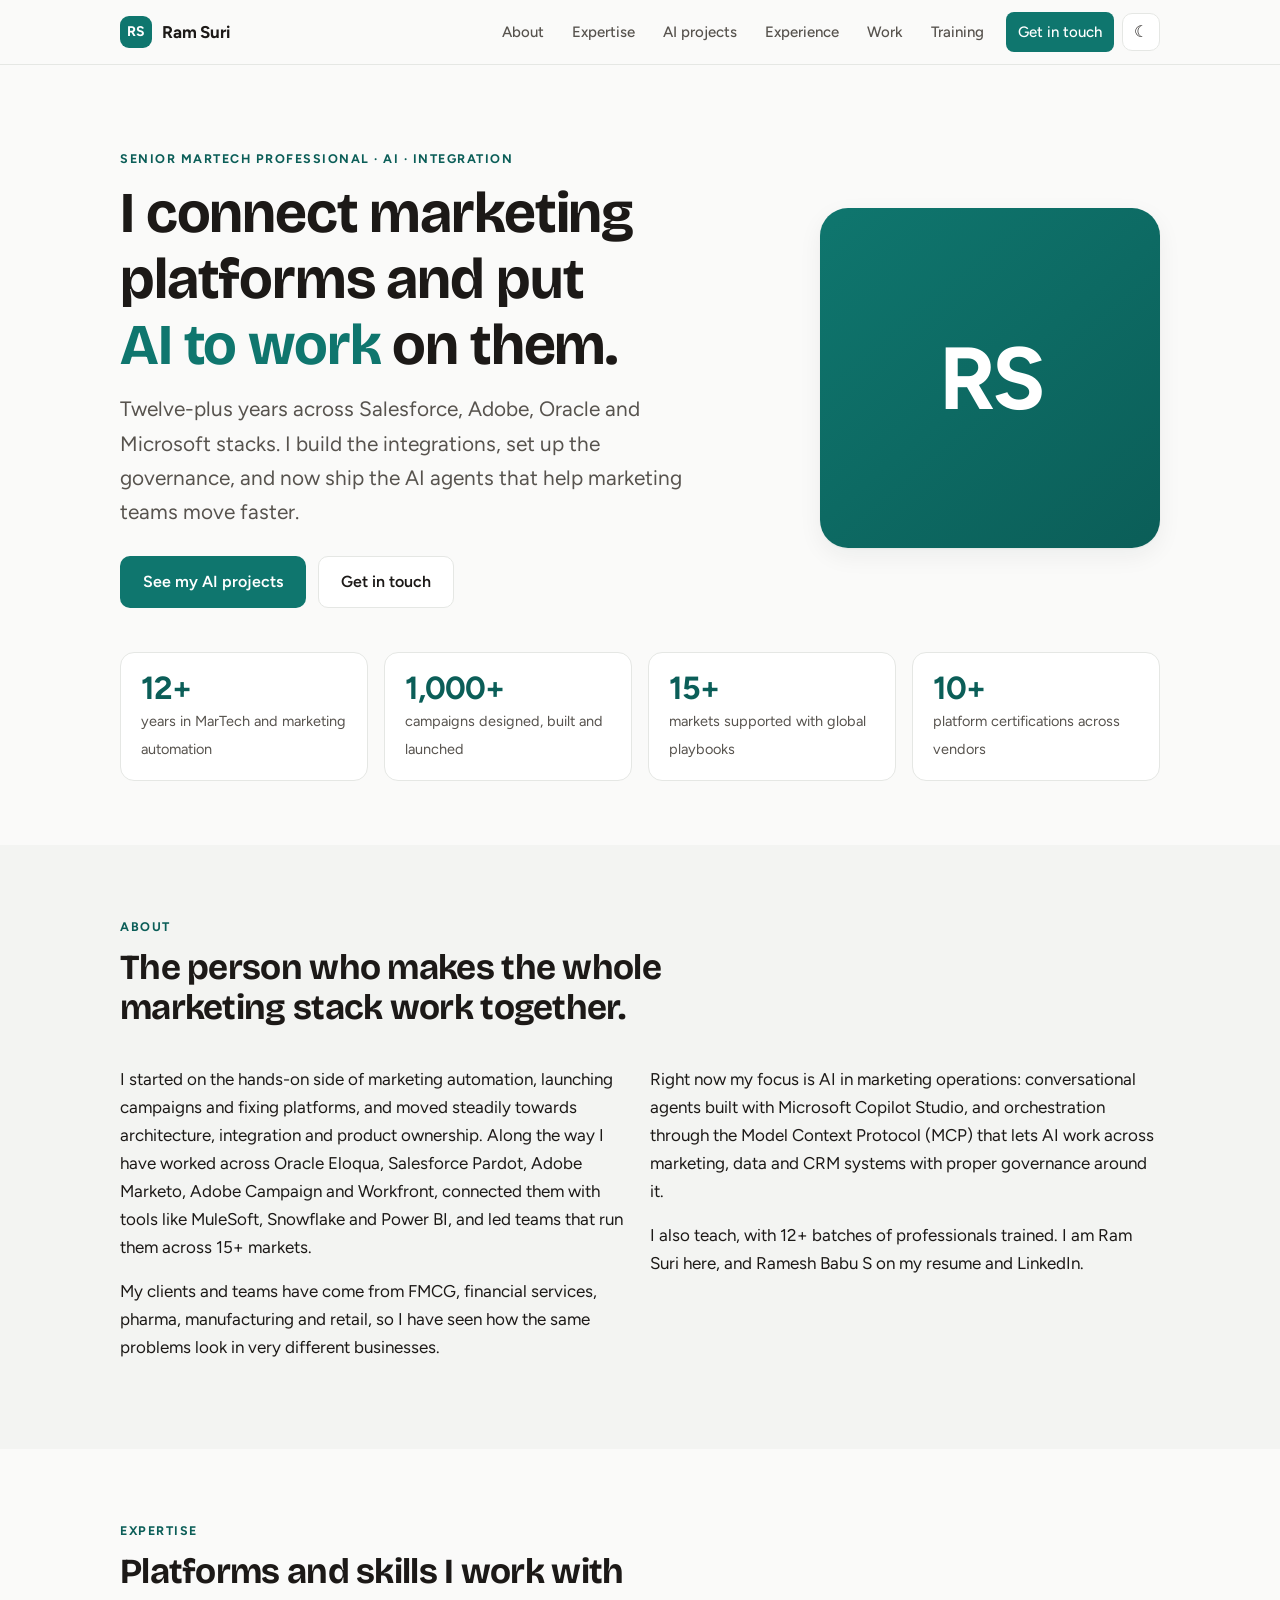
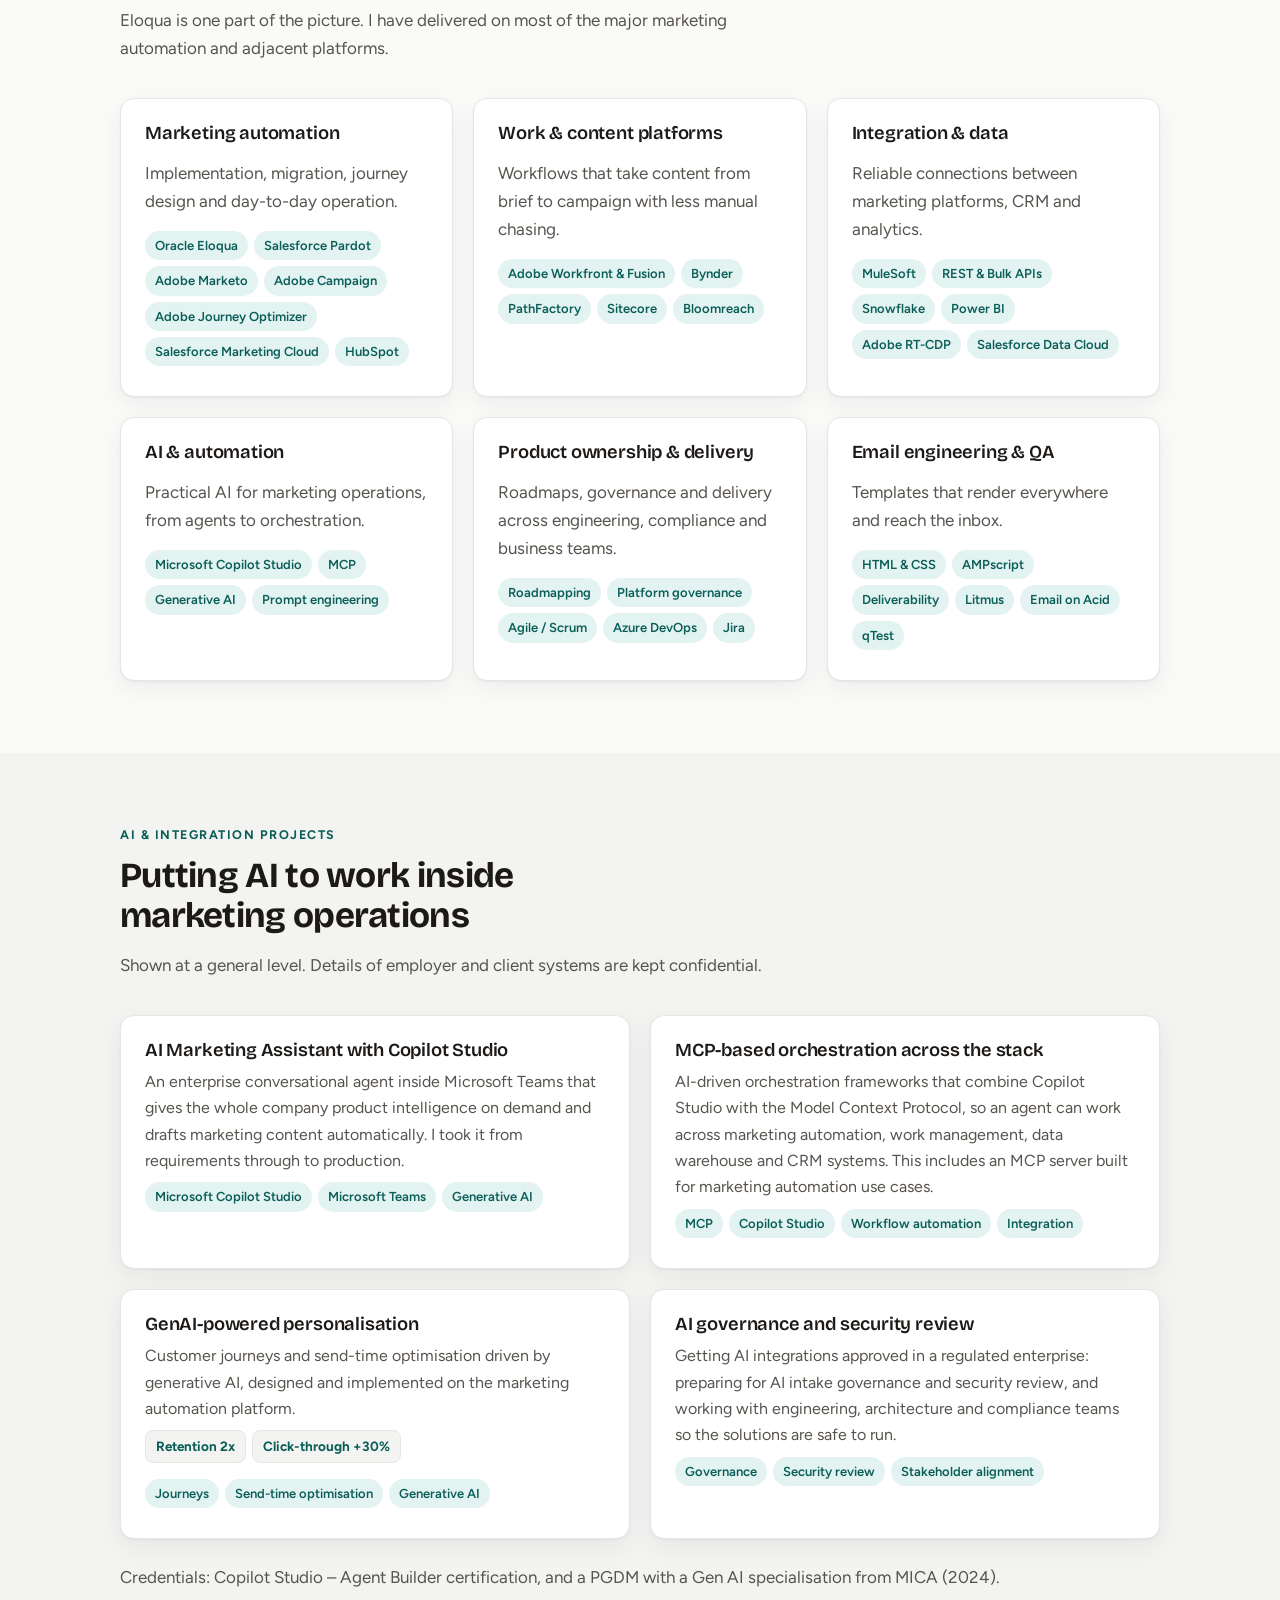
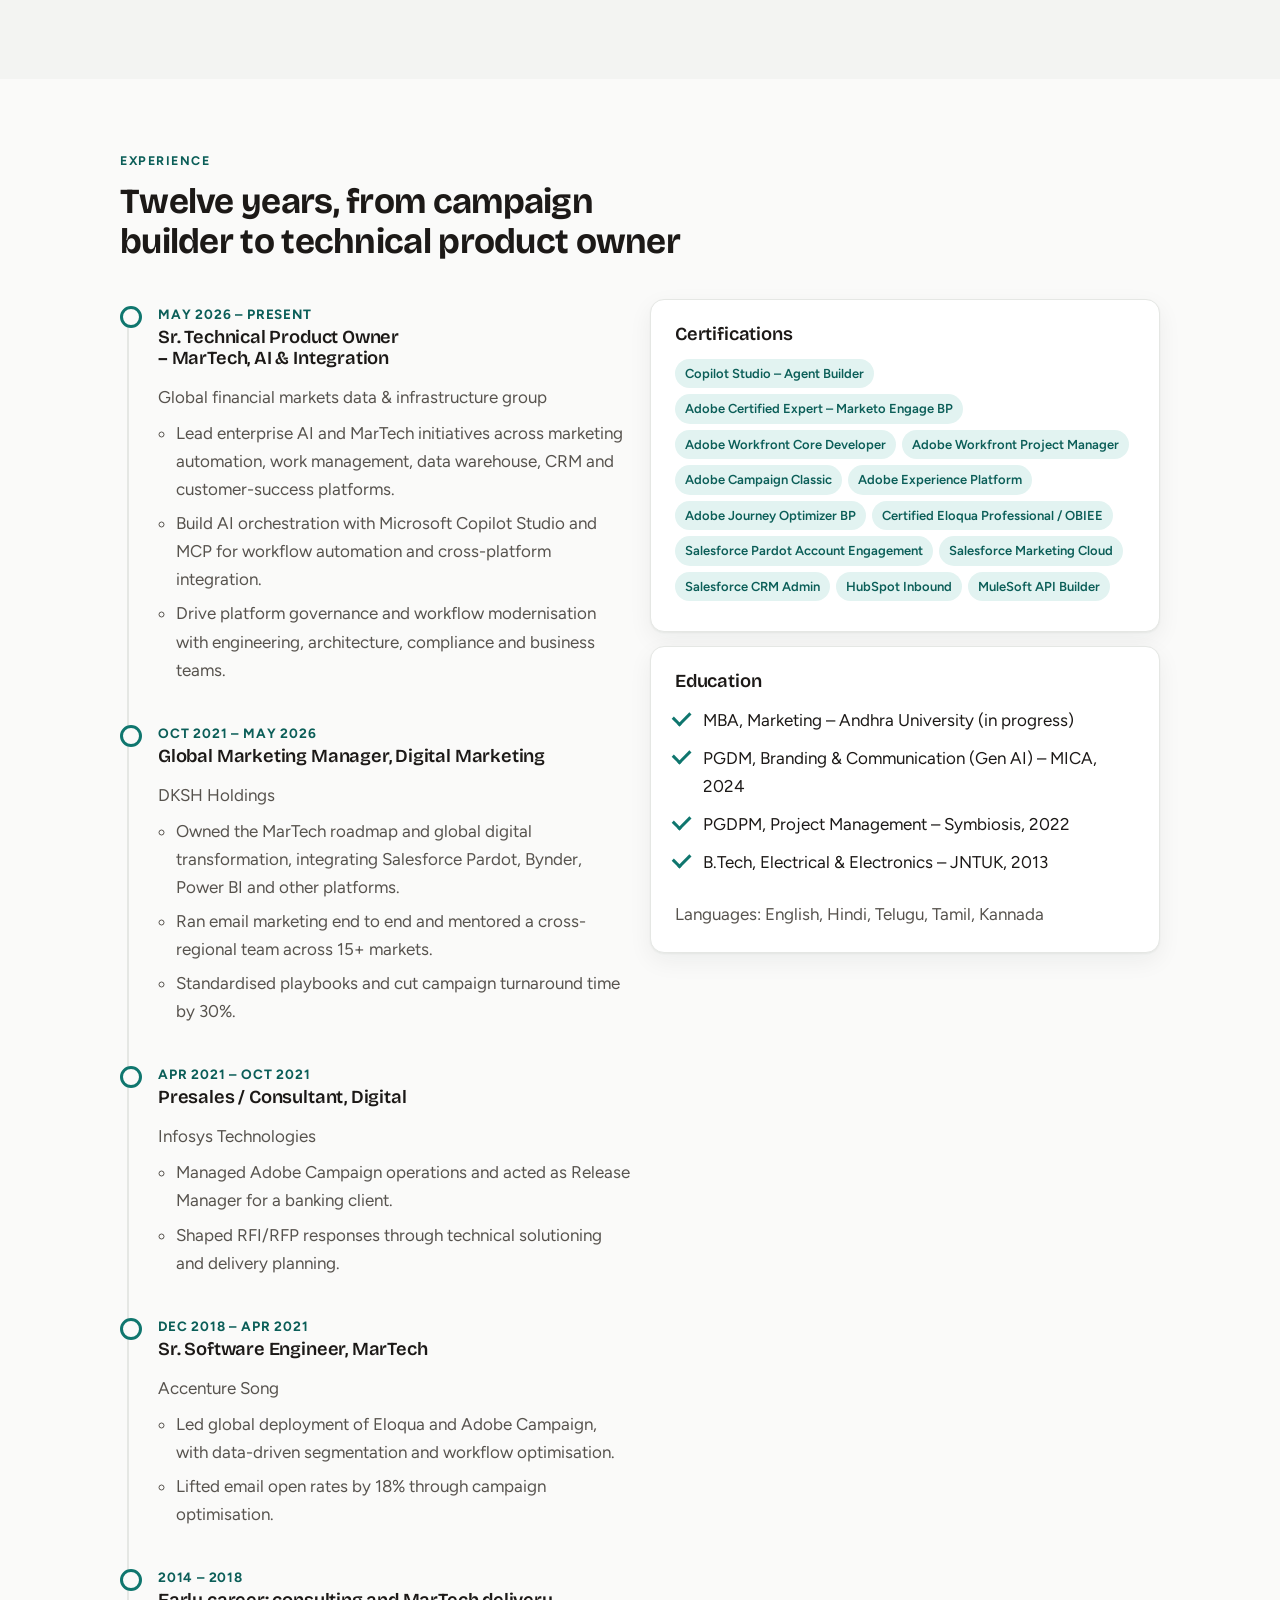
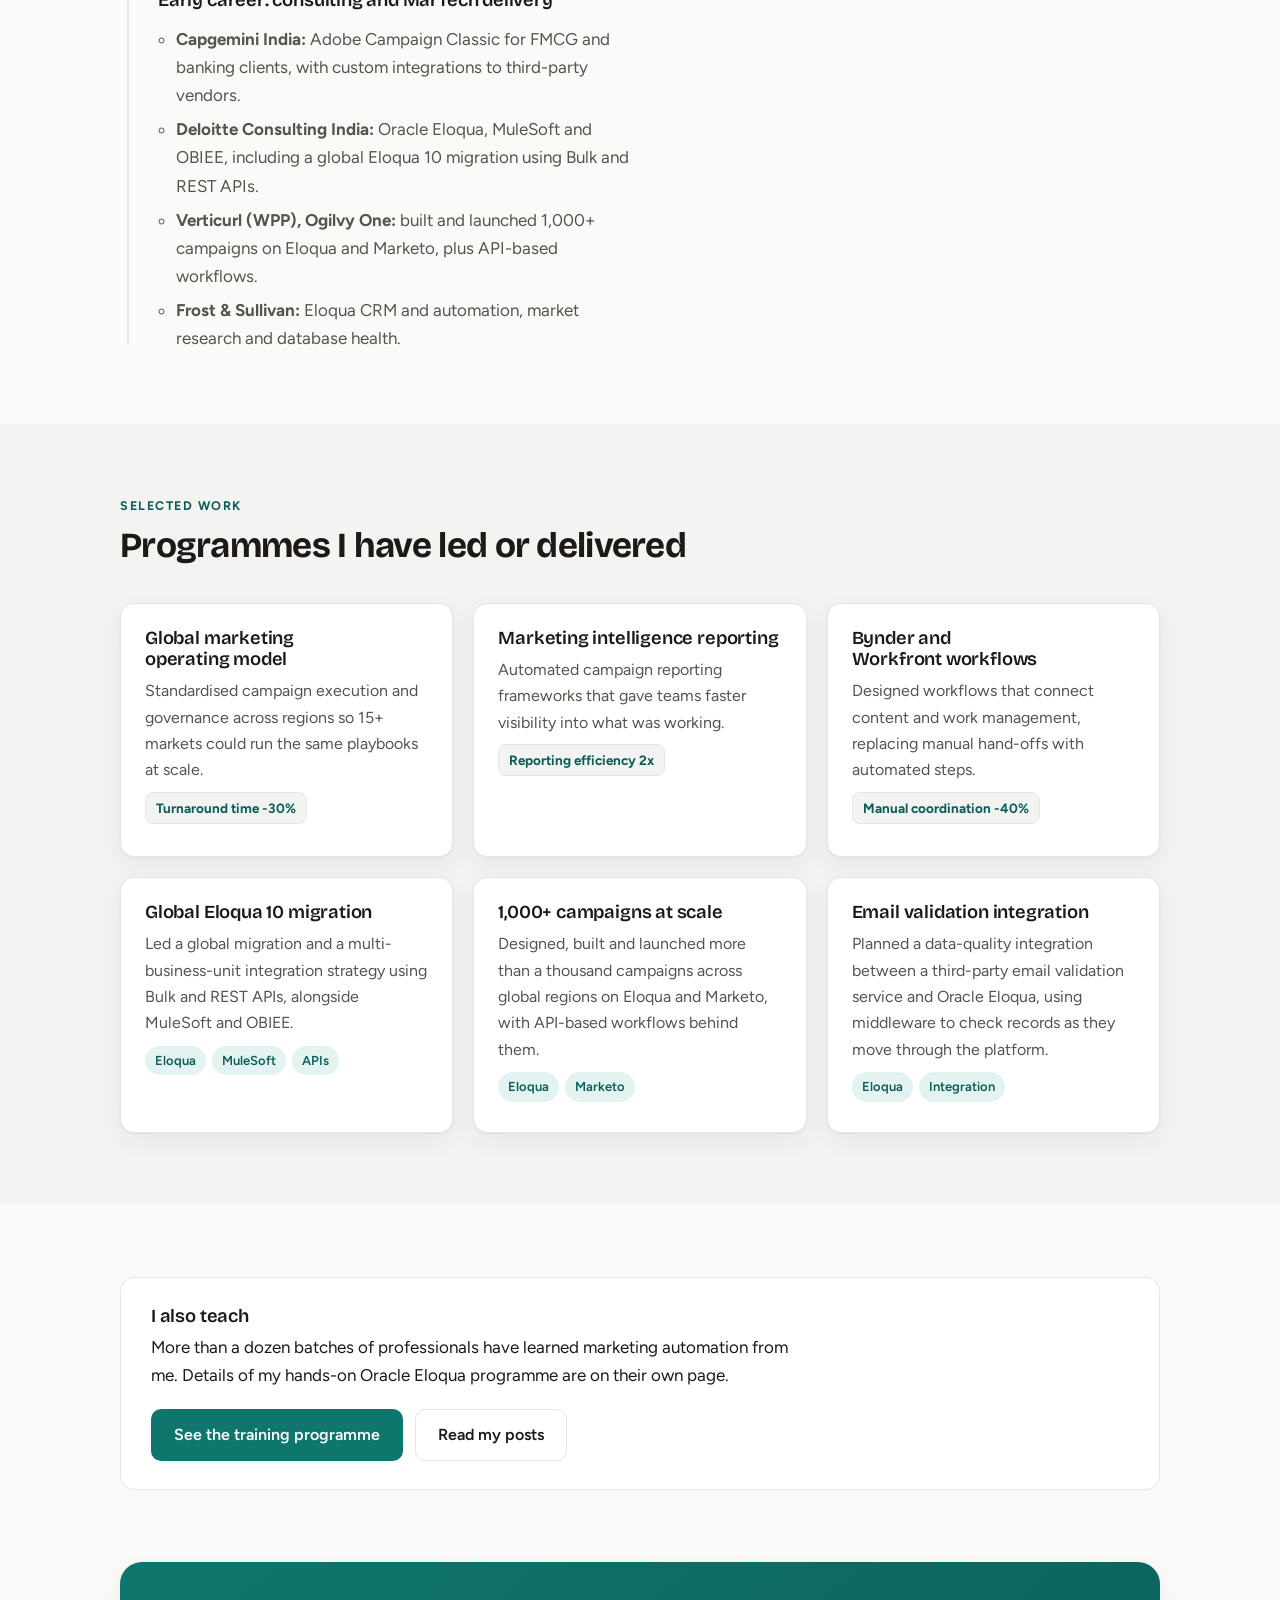
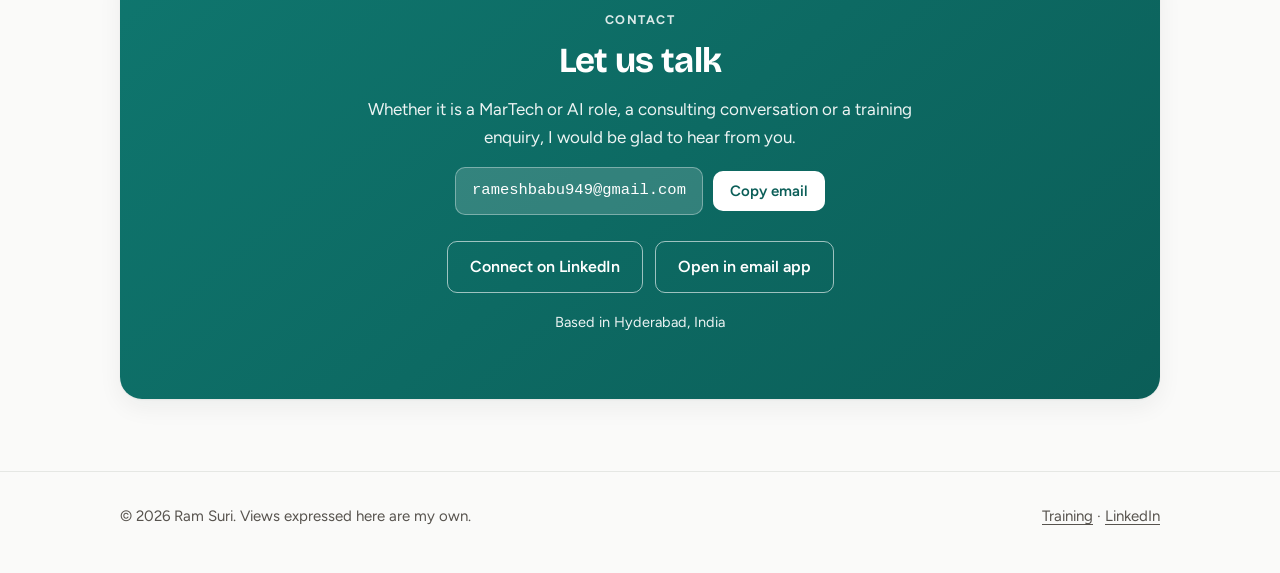
==== index.html @ 71751e2c "Add files via upload" ====
<!doctype html>
<html lang="en">
<head>
  <meta charset="utf-8">
  <meta name="viewport" content="width=device-width, initial-scale=1">
  <title>Ram Suri | Senior MarTech Professional</title>
  <meta name="description" content="Ram Suri is a Senior MarTech professional with 12+ years across Salesforce, Adobe, Oracle and Microsoft stacks: marketing automation, platform integration and AI agents built with Copilot Studio and MCP.">
  <link rel="icon" href="assets/favicon.svg" type="image/svg+xml">
  <meta property="og:title" content="Ram Suri | Senior MarTech Professional">
  <meta property="og:description" content="Marketing automation, integration and AI for marketing technology. 12+ years of experience.">
  <meta property="og:type" content="website">
  <link rel="preconnect" href="https://fonts.googleapis.com">
  <link rel="preconnect" href="https://fonts.gstatic.com" crossorigin>
  <link rel="stylesheet" href="https://fonts.googleapis.com/css2?family=Bricolage+Grotesque:opsz,wght@12..96,600;12..96,700&family=Figtree:wght@400;500;600;700&display=swap">
  <link rel="stylesheet" href="assets/style.css">
  <script type="application/ld+json">
  {
    "@context": "https://schema.org",
    "@type": "Person",
    "name": "Ram Suri",
    "alternateName": "Ramesh Babu S",
    "jobTitle": "Senior MarTech Professional",
    "sameAs": ["https://www.linkedin.com/in/surisettyramesh"]
  }
  </script>
</head>
<body>
  <a class="skip" href="#main">Skip to content</a>

  <header class="site">
    <div class="wrap">
      <a class="brand" href="index.html"><span class="mark">RS</span> Ram Suri</a>
      <div class="header-actions">
        <nav class="primary" id="primary-nav" aria-label="Primary">
          <a href="#about">About</a>
          <a href="#expertise">Expertise</a>
          <a href="#ai">AI projects</a>
          <a href="#experience">Experience</a>
          <a href="#work">Work</a>
          <a href="training.html">Training</a>
          <a class="cta" href="#contact">Get in touch</a>
        </nav>
        <button class="theme-btn" id="theme-btn" type="button" aria-label="Toggle theme">&#9790;</button>
        <button class="menu-btn" id="menu-btn" type="button" aria-label="Menu" aria-expanded="false" aria-controls="primary-nav">&#9776;</button>
      </div>
    </div>
  </header>

  <main id="main">
    <!-- HERO -->
    <section class="hero">
      <div class="wrap">
        <div class="hero-grid">
          <div>
            <p class="eyebrow">Senior MarTech professional &middot; AI &middot; Integration</p>
            <h1>I connect marketing platforms and put <span class="accent">AI to work</span> on them.</h1>
            <p class="lead">Twelve-plus years across Salesforce, Adobe, Oracle and Microsoft stacks. I build the integrations, set up the governance, and now ship the AI agents that help marketing teams move faster.</p>
            <div class="btn-row">
              <a class="btn primary" href="#ai">See my AI projects</a>
              <a class="btn ghost" href="#contact">Get in touch</a>
            </div>
          </div>
          <!-- To use a photo: replace the initials with <img src="assets/photo.jpg" alt="Ram Suri"> -->
          <div class="avatar" aria-hidden="true">RS</div>
        </div>

        <div class="stats" aria-label="Career at a glance">
          <div class="stat"><b>12+</b><span>years in MarTech and marketing automation</span></div>
          <div class="stat"><b>1,000+</b><span>campaigns designed, built and launched</span></div>
          <div class="stat"><b>15+</b><span>markets supported with global playbooks</span></div>
          <div class="stat"><b>10+</b><span>platform certifications across vendors</span></div>
        </div>
      </div>
    </section>

    <!-- ABOUT -->
    <section id="about" class="alt">
      <div class="wrap">
        <div class="section-head">
          <p class="eyebrow">About</p>
          <h2>The person who makes the whole marketing stack work together.</h2>
        </div>
        <div class="grid two">
          <div>
            <p>I started on the hands-on side of marketing automation, launching campaigns and fixing platforms, and moved steadily towards architecture, integration and product ownership. Along the way I have worked across Oracle Eloqua, Salesforce Pardot, Adobe Marketo, Adobe Campaign and Workfront, connected them with tools like MuleSoft, Snowflake and Power BI, and led teams that run them across 15+ markets.</p>
            <p>My clients and teams have come from FMCG, financial services, pharma, manufacturing and retail, so I have seen how the same problems look in very different businesses.</p>
          </div>
          <div>
            <p>Right now my focus is AI in marketing operations: conversational agents built with Microsoft Copilot Studio, and orchestration through the Model Context Protocol (MCP) that lets AI work across marketing, data and CRM systems with proper governance around it.</p>
            <p>I also teach, with 12+ batches of professionals trained. I am Ram Suri here, and Ramesh Babu S on my resume and LinkedIn.</p>
          </div>
        </div>
      </div>
    </section>

    <!-- EXPERTISE -->
    <section id="expertise">
      <div class="wrap">
        <div class="section-head">
          <p class="eyebrow">Expertise</p>
          <h2>Platforms and skills I work with</h2>
          <p class="muted">Eloqua is one part of the picture. I have delivered on most of the major marketing automation and adjacent platforms.</p>
        </div>
        <div class="grid three">
          <article class="card">
            <h3>Marketing automation</h3>
            <p class="muted">Implementation, migration, journey design and day-to-day operation.</p>
            <div class="chips"><span class="tag">Oracle Eloqua</span><span class="tag">Salesforce Pardot</span><span class="tag">Adobe Marketo</span><span class="tag">Adobe Campaign</span><span class="tag">Adobe Journey Optimizer</span><span class="tag">Salesforce Marketing Cloud</span><span class="tag">HubSpot</span></div>
          </article>
          <article class="card">
            <h3>Work &amp; content platforms</h3>
            <p class="muted">Workflows that take content from brief to campaign with less manual chasing.</p>
            <div class="chips"><span class="tag">Adobe Workfront &amp; Fusion</span><span class="tag">Bynder</span><span class="tag">PathFactory</span><span class="tag">Sitecore</span><span class="tag">Bloomreach</span></div>
          </article>
          <article class="card">
            <h3>Integration &amp; data</h3>
            <p class="muted">Reliable connections between marketing platforms, CRM and analytics.</p>
            <div class="chips"><span class="tag">MuleSoft</span><span class="tag">REST &amp; Bulk APIs</span><span class="tag">Snowflake</span><span class="tag">Power BI</span><span class="tag">Adobe RT-CDP</span><span class="tag">Salesforce Data Cloud</span></div>
          </article>
          <article class="card">
            <h3>AI &amp; automation</h3>
            <p class="muted">Practical AI for marketing operations, from agents to orchestration.</p>
            <div class="chips"><span class="tag">Microsoft Copilot Studio</span><span class="tag">MCP</span><span class="tag">Generative AI</span><span class="tag">Prompt engineering</span></div>
          </article>
          <article class="card">
            <h3>Product ownership &amp; delivery</h3>
            <p class="muted">Roadmaps, governance and delivery across engineering, compliance and business teams.</p>
            <div class="chips"><span class="tag">Roadmapping</span><span class="tag">Platform governance</span><span class="tag">Agile / Scrum</span><span class="tag">Azure DevOps</span><span class="tag">Jira</span></div>
          </article>
          <article class="card">
            <h3>Email engineering &amp; QA</h3>
            <p class="muted">Templates that render everywhere and reach the inbox.</p>
            <div class="chips"><span class="tag">HTML &amp; CSS</span><span class="tag">AMPscript</span><span class="tag">Deliverability</span><span class="tag">Litmus</span><span class="tag">Email on Acid</span><span class="tag">qTest</span></div>
          </article>
        </div>
      </div>
    </section>

    <!-- AI PROJECTS -->
    <section id="ai" class="alt">
      <div class="wrap">
        <div class="section-head">
          <p class="eyebrow">AI &amp; integration projects</p>
          <h2>Putting AI to work inside marketing operations</h2>
          <p class="muted">Shown at a general level. Details of employer and client systems are kept confidential.</p>
        </div>
        <div class="grid two">
          <article class="card work">
            <h3>AI Marketing Assistant with Copilot Studio</h3>
            <p>An enterprise conversational agent inside Microsoft Teams that gives the whole company product intelligence on demand and drafts marketing content automatically. I took it from requirements through to production.</p>
            <div class="chips"><span class="tag">Microsoft Copilot Studio</span><span class="tag">Microsoft Teams</span><span class="tag">Generative AI</span></div>
          </article>
          <article class="card work">
            <h3>MCP-based orchestration across the stack</h3>
            <p>AI-driven orchestration frameworks that combine Copilot Studio with the Model Context Protocol, so an agent can work across marketing automation, work management, data warehouse and CRM systems. This includes an MCP server built for marketing automation use cases.</p>
            <div class="chips"><span class="tag">MCP</span><span class="tag">Copilot Studio</span><span class="tag">Workflow automation</span><span class="tag">Integration</span></div>
          </article>
          <article class="card work">
            <h3>GenAI-powered personalisation</h3>
            <p>Customer journeys and send-time optimisation driven by generative AI, designed and implemented on the marketing automation platform.</p>
            <span class="impact">Retention 2x</span><span class="impact">Click-through +30%</span>
            <div class="chips" style="margin-top:8px"><span class="tag">Journeys</span><span class="tag">Send-time optimisation</span><span class="tag">Generative AI</span></div>
          </article>
          <article class="card work">
            <h3>AI governance and security review</h3>
            <p>Getting AI integrations approved in a regulated enterprise: preparing for AI intake governance and security review, and working with engineering, architecture and compliance teams so the solutions are safe to run.</p>
            <div class="chips"><span class="tag">Governance</span><span class="tag">Security review</span><span class="tag">Stakeholder alignment</span></div>
          </article>
        </div>
        <p class="muted" style="margin-top:24px">Credentials: Copilot Studio &ndash; Agent Builder certification, and a PGDM with a Gen AI specialisation from MICA (2024).</p>
      </div>
    </section>

    <!-- EXPERIENCE -->
    <section id="experience">
      <div class="wrap">
        <div class="section-head">
          <p class="eyebrow">Experience</p>
          <h2>Twelve years, from campaign builder to technical product owner</h2>
        </div>
        <div class="grid two" style="align-items:start">
          <ol class="timeline">
            <li>
              <span class="when">May 2026 &ndash; Present</span>
              <h3>Sr. Technical Product Owner &ndash; MarTech, AI &amp; Integration</h3>
              <p class="muted" style="margin:0">Global financial markets data &amp; infrastructure group</p>
              <ul>
                <li>Lead enterprise AI and MarTech initiatives across marketing automation, work management, data warehouse, CRM and customer-success platforms.</li>
                <li>Build AI orchestration with Microsoft Copilot Studio and MCP for workflow automation and cross-platform integration.</li>
                <li>Drive platform governance and workflow modernisation with engineering, architecture, compliance and business teams.</li>
              </ul>
            </li>
            <li>
              <span class="when">Oct 2021 &ndash; May 2026</span>
              <h3>Global Marketing Manager, Digital Marketing</h3>
              <p class="muted" style="margin:0">DKSH Holdings</p>
              <ul>
                <li>Owned the MarTech roadmap and global digital transformation, integrating Salesforce Pardot, Bynder, Power BI and other platforms.</li>
                <li>Ran email marketing end to end and mentored a cross-regional team across 15+ markets.</li>
                <li>Standardised playbooks and cut campaign turnaround time by 30%.</li>
              </ul>
            </li>
            <li>
              <span class="when">Apr 2021 &ndash; Oct 2021</span>
              <h3>Presales / Consultant, Digital</h3>
              <p class="muted" style="margin:0">Infosys Technologies</p>
              <ul>
                <li>Managed Adobe Campaign operations and acted as Release Manager for a banking client.</li>
                <li>Shaped RFI/RFP responses through technical solutioning and delivery planning.</li>
              </ul>
            </li>
            <li>
              <span class="when">Dec 2018 &ndash; Apr 2021</span>
              <h3>Sr. Software Engineer, MarTech</h3>
              <p class="muted" style="margin:0">Accenture Song</p>
              <ul>
                <li>Led global deployment of Eloqua and Adobe Campaign, with data-driven segmentation and workflow optimisation.</li>
                <li>Lifted email open rates by 18% through campaign optimisation.</li>
              </ul>
            </li>
            <li>
              <span class="when">2014 &ndash; 2018</span>
              <h3>Early career: consulting and MarTech delivery</h3>
              <ul>
                <li><strong>Capgemini India:</strong> Adobe Campaign Classic for FMCG and banking clients, with custom integrations to third-party vendors.</li>
                <li><strong>Deloitte Consulting India:</strong> Oracle Eloqua, MuleSoft and OBIEE, including a global Eloqua 10 migration using Bulk and REST APIs.</li>
                <li><strong>Verticurl (WPP), Ogilvy One:</strong> built and launched 1,000+ campaigns on Eloqua and Marketo, plus API-based workflows.</li>
                <li><strong>Frost &amp; Sullivan:</strong> Eloqua CRM and automation, market research and database health.</li>
              </ul>
            </li>
          </ol>

          <div class="pillars">
            <div class="card">
              <h3>Certifications</h3>
              <div class="chips">
                <span class="tag">Copilot Studio &ndash; Agent Builder</span>
                <span class="tag">Adobe Certified Expert &ndash; Marketo Engage BP</span>
                <span class="tag">Adobe Workfront Core Developer</span>
                <span class="tag">Adobe Workfront Project Manager</span>
                <span class="tag">Adobe Campaign Classic</span>
                <span class="tag">Adobe Experience Platform</span>
                <span class="tag">Adobe Journey Optimizer BP</span>
                <span class="tag">Certified Eloqua Professional / OBIEE</span>
                <span class="tag">Salesforce Pardot Account Engagement</span>
                <span class="tag">Salesforce Marketing Cloud</span>
                <span class="tag">Salesforce CRM Admin</span>
                <span class="tag">HubSpot Inbound</span>
                <span class="tag">MuleSoft API Builder</span>
              </div>
            </div>
            <div class="card">
              <h3>Education</h3>
              <ul class="checks" style="margin:0">
                <li>MBA, Marketing &ndash; Andhra University (in progress)</li>
                <li>PGDM, Branding &amp; Communication (Gen AI) &ndash; MICA, 2024</li>
                <li>PGDPM, Project Management &ndash; Symbiosis, 2022</li>
                <li>B.Tech, Electrical &amp; Electronics &ndash; JNTUK, 2013</li>
              </ul>
              <p class="muted" style="margin:14px 0 0">Languages: English, Hindi, Telugu, Tamil, Kannada</p>
            </div>
          </div>
        </div>
      </div>
    </section>

    <!-- WORK -->
    <section id="work" class="alt">
      <div class="wrap">
        <div class="section-head">
          <p class="eyebrow">Selected work</p>
          <h2>Programmes I have led or delivered</h2>
        </div>
        <div class="grid three">
          <article class="card work">
            <h3>Global marketing operating model</h3>
            <p>Standardised campaign execution and governance across regions so 15+ markets could run the same playbooks at scale.</p>
            <span class="impact">Turnaround time -30%</span>
          </article>
          <article class="card work">
            <h3>Marketing intelligence reporting</h3>
            <p>Automated campaign reporting frameworks that gave teams faster visibility into what was working.</p>
            <span class="impact">Reporting efficiency 2x</span>
          </article>
          <article class="card work">
            <h3>Bynder and Workfront workflows</h3>
            <p>Designed workflows that connect content and work management, replacing manual hand-offs with automated steps.</p>
            <span class="impact">Manual coordination -40%</span>
          </article>
          <article class="card work">
            <h3>Global Eloqua 10 migration</h3>
            <p>Led a global migration and a multi-business-unit integration strategy using Bulk and REST APIs, alongside MuleSoft and OBIEE.</p>
            <span class="tag">Eloqua</span><span class="tag">MuleSoft</span><span class="tag">APIs</span>
          </article>
          <article class="card work">
            <h3>1,000+ campaigns at scale</h3>
            <p>Designed, built and launched more than a thousand campaigns across global regions on Eloqua and Marketo, with API-based workflows behind them.</p>
            <span class="tag">Eloqua</span><span class="tag">Marketo</span>
          </article>
          <article class="card work">
            <h3>Email validation integration</h3>
            <p>Planned a data-quality integration between a third-party email validation service and Oracle Eloqua, using middleware to check records as they move through the platform.</p>
            <span class="tag">Eloqua</span><span class="tag">Integration</span>
          </article>
        </div>
      </div>
    </section>

    <!-- TEACHING -->
    <section id="teaching">
      <div class="wrap">
        <div class="band">
          <div>
            <h3>I also teach</h3>
            <p>More than a dozen batches of professionals have learned marketing automation from me. Details of my hands-on Oracle Eloqua programme are on their own page.</p>
          </div>
          <div class="btn-row" style="margin:0">
            <a class="btn primary" href="training.html">See the training programme</a>
            <a class="btn ghost" href="https://www.linkedin.com/in/surisettyramesh" target="_blank" rel="noopener">Read my posts</a>
          </div>
        </div>
      </div>
    </section>

    <!-- CONTACT -->
    <section id="contact" style="padding-top:0">
      <div class="wrap">
        <div class="contact-box">
          <p class="eyebrow" style="color:inherit;opacity:.85">Contact</p>
          <h2>Let us talk</h2>
          <p>Whether it is a MarTech or AI role, a consulting conversation or a training enquiry, I would be glad to hear from you.</p>
          <div class="email-line">
            <span class="email-pill" id="email-text">rameshbabu949@gmail.com</span>
            <button class="btn light copy-btn" id="copy-email" type="button">Copy email</button>
          </div>
          <div class="btn-row">
            <a class="btn outline" href="https://www.linkedin.com/in/surisettyramesh" target="_blank" rel="noopener">Connect on LinkedIn</a>
            <a class="btn outline" href="mailto:rameshbabu949@gmail.com?subject=Hello%20from%20your%20website">Open in email app</a>
          </div>
          <p class="subtle-note">Based in Hyderabad, India</p>
        </div>
      </div>
    </section>
  </main>

  <footer class="site">
    <div class="wrap">
      <span>&copy; <span id="year">2026</span> Ram Suri. Views expressed here are my own.</span>
      <span><a href="training.html">Training</a> &middot; <a href="https://www.linkedin.com/in/surisettyramesh" target="_blank" rel="noopener">LinkedIn</a></span>
    </div>
  </footer>

  <script src="assets/site.js"></script>
</body>
</html>
---- assets/style.css ----
/* ------------------------------------------------------------
   Personal site styles - clean & professional
   Edit the colour tokens below to re-theme the whole site.
------------------------------------------------------------ */
:root {
  --bg: #fafaf9;
  --surface: #ffffff;
  --surface-2: #f3f4f2;
  --text: #1c1917;
  --muted: #57534e;
  --border: #e5e7e4;
  --accent: #0f766e;
  --accent-strong: #0b5e58;
  --accent-soft: #e2f3f1;
  --on-accent: #ffffff;
  --shadow: 0 1px 2px rgba(20, 30, 28, .05), 0 8px 24px rgba(20, 30, 28, .06);
  --radius: 14px;
  --maxw: 1080px;
  --font: "Figtree", system-ui, -apple-system, "Segoe UI", Roboto, "Helvetica Neue", Arial, sans-serif;
  --font-display: "Bricolage Grotesque", "Figtree", system-ui, -apple-system, "Segoe UI", Roboto, Arial, sans-serif;
  color-scheme: light;
}

@media (prefers-color-scheme: dark) {
  :root:not([data-theme="light"]) {
    --bg: #0d1110;
    --surface: #151a19;
    --surface-2: #1b2120;
    --text: #ecefee;
    --muted: #a3adab;
    --border: #262d2c;
    --accent: #3fc5b8;
    --accent-strong: #6fdcd1;
    --accent-soft: #12312e;
    --on-accent: #06211f;
    --shadow: 0 1px 2px rgba(0,0,0,.4), 0 8px 24px rgba(0,0,0,.35);
    color-scheme: dark;
  }
}
:root[data-theme="dark"] {
  color-scheme: dark;
  --bg: #0d1110;
  --surface: #151a19;
  --surface-2: #1b2120;
  --text: #ecefee;
  --muted: #a3adab;
  --border: #262d2c;
  --accent: #3fc5b8;
  --accent-strong: #6fdcd1;
  --accent-soft: #12312e;
  --on-accent: #06211f;
  --shadow: 0 1px 2px rgba(0,0,0,.4), 0 8px 24px rgba(0,0,0,.35);
}

* { box-sizing: border-box; }
html { scroll-behavior: smooth; scroll-padding-top: 84px; }
body {
  margin: 0;
  font-family: var(--font);
  background: var(--bg);
  color: var(--text);
  line-height: 1.65;
  font-size: 17px;
  -webkit-font-smoothing: antialiased;
}
img, svg { max-width: 100%; }
a { color: var(--accent-strong); text-underline-offset: 3px; }
a:hover { color: var(--accent); }
:focus-visible { outline: 3px solid var(--accent); outline-offset: 3px; border-radius: 6px; }

.wrap { max-width: var(--maxw); margin: 0 auto; padding: 0 20px; }
.skip {
  position: absolute; left: -999px; top: 8px; background: var(--accent); color: var(--on-accent);
  padding: 8px 14px; border-radius: 8px; z-index: 100;
}
.skip:focus { left: 12px; }

/* ---------- Header ---------- */
header.site {
  position: sticky; top: env(safe-area-inset-top, 0px); z-index: 50;
  background: color-mix(in srgb, var(--bg) 88%, transparent);
  backdrop-filter: saturate(1.4) blur(10px);
  border-bottom: 1px solid var(--border);
}
header.site .wrap { display: flex; align-items: center; justify-content: space-between; height: 64px; gap: 16px; }
.brand { font-weight: 700; letter-spacing: -.01em; color: var(--text); text-decoration: none; display: flex; align-items: center; gap: 10px; }
.brand .mark {
  width: 32px; height: 32px; border-radius: 9px; background: var(--accent); color: var(--on-accent);
  display: grid; place-items: center; font-size: 14px; font-weight: 700;
}
nav.primary { display: flex; align-items: center; gap: 4px; }
nav.primary a {
  color: var(--muted); text-decoration: none; font-size: 15px; font-weight: 500;
  padding: 8px 12px; border-radius: 8px;
}
nav.primary a:hover, nav.primary a[aria-current="page"] { color: var(--text); background: var(--surface-2); }
nav.primary a.cta { background: var(--accent); color: var(--on-accent); margin-left: 6px; }
nav.primary a.cta:hover { background: var(--accent-strong); color: var(--on-accent); }
.theme-btn, .menu-btn {
  border: 1px solid var(--border); background: var(--surface); color: var(--text);
  width: 38px; height: 38px; border-radius: 10px; cursor: pointer; font-size: 16px; line-height: 1;
}
.menu-btn { display: none; }
.header-actions { display: flex; gap: 8px; align-items: center; }

@media (max-width: 860px) {
  .menu-btn { display: inline-grid; place-items: center; }
  nav.primary {
    position: absolute; top: 64px; left: 0; right: 0; flex-direction: column; align-items: stretch;
    background: var(--bg); border-bottom: 1px solid var(--border); padding: 10px 20px 16px; display: none;
  }
  nav.primary.open { display: flex; }
  nav.primary a { padding: 12px; }
  nav.primary a.cta { margin: 6px 0 0; text-align: center; }
}

/* ---------- Layout helpers ---------- */
section { padding: 72px 0; }
section.alt { background: var(--surface-2); }
.eyebrow {
  text-transform: uppercase; letter-spacing: .12em; font-size: 12.5px; font-weight: 700;
  color: var(--accent-strong); margin: 0 0 10px;
}
h1, h2, h3 { font-family: var(--font-display); line-height: 1.15; letter-spacing: -.02em; margin: 0 0 14px; text-wrap: balance; }
h1, h2 { font-weight: 700; }
h3 { font-weight: 600; }
h1 { font-size: clamp(2.2rem, 5.5vw, 3.6rem); }
h2 { font-size: clamp(1.6rem, 3.2vw, 2.2rem); }
h3 { font-size: 1.15rem; letter-spacing: -.01em; }
p { margin: 0 0 16px; }
.lead { font-size: clamp(1.1rem, 2vw, 1.3rem); color: var(--muted); max-width: 62ch; }
.muted { color: var(--muted); }
.section-head { max-width: 62ch; margin-bottom: 36px; }

.btn {
  display: inline-block; padding: 12px 22px; border-radius: 10px; font-weight: 600; text-decoration: none;
  border: 1px solid transparent; font-size: 16px; cursor: pointer; font-family: inherit;
}
.btn.primary { background: var(--accent); color: var(--on-accent); }
.btn.primary:hover { background: var(--accent-strong); color: var(--on-accent); }
.btn.ghost { border-color: var(--border); color: var(--text); background: var(--surface); }
.btn.ghost:hover { border-color: var(--accent); color: var(--accent-strong); }
.btn-row { display: flex; flex-wrap: wrap; gap: 12px; margin-top: 26px; }

.card {
  background: var(--surface); border: 1px solid var(--border); border-radius: var(--radius);
  padding: 24px; box-shadow: var(--shadow);
}
.grid { display: grid; gap: 20px; }
.grid.two { grid-template-columns: repeat(2, 1fr); }
.grid.three { grid-template-columns: repeat(3, 1fr); }
@media (max-width: 860px) { .grid.two, .grid.three { grid-template-columns: 1fr; } section { padding: 56px 0; } }

.tag {
  display: inline-block; font-size: 13px; font-weight: 600; padding: 4px 10px; border-radius: 999px;
  background: var(--accent-soft); color: var(--accent-strong); margin: 0 6px 6px 0;
}

/* ---------- Hero ---------- */
.hero { padding: 84px 0 64px; }
.hero-grid { display: grid; grid-template-columns: 1.5fr 1fr; gap: 48px; align-items: center; }
.hero h1 .accent { color: var(--accent); }
.avatar {
  aspect-ratio: 1; width: 100%; max-width: 340px; margin-left: auto; border-radius: 28px;
  background: linear-gradient(140deg, var(--accent) 0%, var(--accent-strong) 100%);
  display: grid; place-items: center; color: var(--on-accent); font-size: 5.5rem; font-weight: 700; letter-spacing: -.04em;
  box-shadow: var(--shadow); overflow: hidden;
}
.avatar img { width: 100%; height: 100%; object-fit: cover; display: block; }
@media (max-width: 860px) {
  .hero { padding: 56px 0 40px; }
  .hero-grid { grid-template-columns: 1fr; gap: 32px; }
  .avatar { margin: 0; max-width: 200px; font-size: 3.6rem; border-radius: 22px; }
}

.stats { display: grid; grid-template-columns: repeat(4, 1fr); gap: 16px; margin-top: 44px; }
.stat { background: var(--surface); border: 1px solid var(--border); border-radius: var(--radius); padding: 18px 20px; }
.stat b { display: block; font-size: 2rem; letter-spacing: -.03em; color: var(--accent-strong); line-height: 1.1; }
.stat span { color: var(--muted); font-size: 14.5px; }
@media (max-width: 720px) { .stats { grid-template-columns: repeat(2, 1fr); } }

/* ---------- Timeline ---------- */
.timeline { position: relative; margin: 0; padding: 0; list-style: none; }
.timeline::before { content: ""; position: absolute; left: 7px; top: 8px; bottom: 8px; width: 2px; background: var(--border); }
.timeline li { position: relative; padding: 0 0 34px 38px; }
.timeline li:last-child { padding-bottom: 0; }
.timeline li::before {
  content: ""; position: absolute; left: 0; top: 7px; width: 16px; height: 16px; border-radius: 50%;
  background: var(--bg); border: 3px solid var(--accent);
}
.timeline .when { font-size: 13.5px; font-weight: 700; color: var(--accent-strong); text-transform: uppercase; letter-spacing: .06em; }
.timeline ul { margin: 8px 0 0; padding-left: 18px; color: var(--muted); }
.timeline ul li { padding: 0 0 6px; position: static; }
.timeline ul li::before { display: none; }

/* ---------- Work cards ---------- */
.work h3 { margin-bottom: 8px; }
.work .label { font-size: 12.5px; font-weight: 700; letter-spacing: .08em; text-transform: uppercase; color: var(--muted); margin: 16px 0 4px; }
.work p { margin-bottom: 8px; color: var(--muted); font-size: 16px; }

/* ---------- Lists ---------- */
.checks { list-style: none; padding: 0; margin: 0; }
.checks li { position: relative; padding: 0 0 10px 28px; }
.checks li::before {
  content: ""; position: absolute; left: 2px; top: .5em; width: 14px; height: 8px;
  border-left: 3px solid var(--accent); border-bottom: 3px solid var(--accent); transform: rotate(-45deg) translateY(-50%);
}

/* ---------- Contact ---------- */
.contact-box {
  background: linear-gradient(140deg, var(--accent) 0%, var(--accent-strong) 100%);
  color: var(--on-accent); border-radius: 22px; padding: 48px 32px; text-align: center; box-shadow: var(--shadow);
}
.contact-box h2 { color: var(--on-accent); }
.contact-box p { max-width: 54ch; margin-left: auto; margin-right: auto; opacity: .92; }
.contact-box .btn.light { background: var(--on-accent); color: var(--accent-strong); }
.contact-box .btn.outline { border-color: color-mix(in srgb, var(--on-accent) 60%, transparent); color: var(--on-accent); }
.contact-box .btn-row { justify-content: center; }

.email-line { display: flex; flex-wrap: wrap; justify-content: center; align-items: center; gap: 10px; margin-top: 8px; }
.email-pill {
  font-family: ui-monospace, SFMono-Regular, Menlo, Consolas, monospace; font-size: 15.5px;
  padding: 10px 16px; border-radius: 10px; background: color-mix(in srgb, var(--on-accent) 16%, transparent);
  border: 1px solid color-mix(in srgb, var(--on-accent) 35%, transparent); user-select: all; overflow-wrap: anywhere;
}
.copy-btn { padding: 10px 16px; font-size: 15px; }
.subtle-note { font-size: 14.5px; opacity: .85; margin-top: 18px; }

.impact {
  display: inline-block; font-size: 13.5px; font-weight: 700; padding: 4px 10px; border-radius: 8px;
  background: var(--surface-2); color: var(--accent-strong); border: 1px solid var(--border); margin: 0 6px 8px 0;
}
.band {
  display: flex; flex-wrap: wrap; gap: 20px 32px; align-items: center; justify-content: space-between;
  background: var(--surface); border: 1px solid var(--border); border-radius: var(--radius); padding: 28px 30px;
}
.band h3 { margin-bottom: 6px; }
.band p { margin: 0; max-width: 60ch; }
.chips { display: flex; flex-wrap: wrap; }
.pillars { display: grid; gap: 14px; }

/* ---------- Footer ---------- */
footer.site { border-top: 1px solid var(--border); padding: 32px 0 44px; color: var(--muted); font-size: 15px; }
footer.site .wrap { display: flex; flex-wrap: wrap; gap: 12px 24px; justify-content: space-between; }
footer.site a { color: var(--muted); }

/* ---------- Training page bits ---------- */
.notice {
  border: 1px dashed var(--accent); background: var(--accent-soft); color: var(--text);
  border-radius: var(--radius); padding: 16px 20px; font-size: 15.5px;
}
table.curriculum { width: 100%; border-collapse: collapse; background: var(--surface); border-radius: var(--radius); overflow: hidden; border: 1px solid var(--border); }
table.curriculum th, table.curriculum td { text-align: left; padding: 14px 18px; border-bottom: 1px solid var(--border); vertical-align: top; }
table.curriculum th { background: var(--surface-2); font-size: 13px; text-transform: uppercase; letter-spacing: .08em; color: var(--muted); }
table.curriculum tr:last-child td { border-bottom: 0; }
table.curriculum td.hrs { white-space: nowrap; font-weight: 700; color: var(--accent-strong); }
table.curriculum td small { display: block; color: var(--muted); margin-top: 2px; font-size: 14.5px; }
@media (max-width: 640px) { table.curriculum th:nth-child(1), table.curriculum td:nth-child(1) { display: none; } }

details.faq { background: var(--surface); border: 1px solid var(--border); border-radius: 12px; padding: 4px 20px; margin-bottom: 12px; }
details.faq summary { cursor: pointer; font-weight: 600; padding: 14px 0; }
details.faq p { color: var(--muted); }

@media (prefers-reduced-motion: reduce) { html { scroll-behavior: auto; } }
@media print { header.site, .theme-btn, .menu-btn, .contact-box .btn-row { display: none; } section { padding: 24px 0; } }
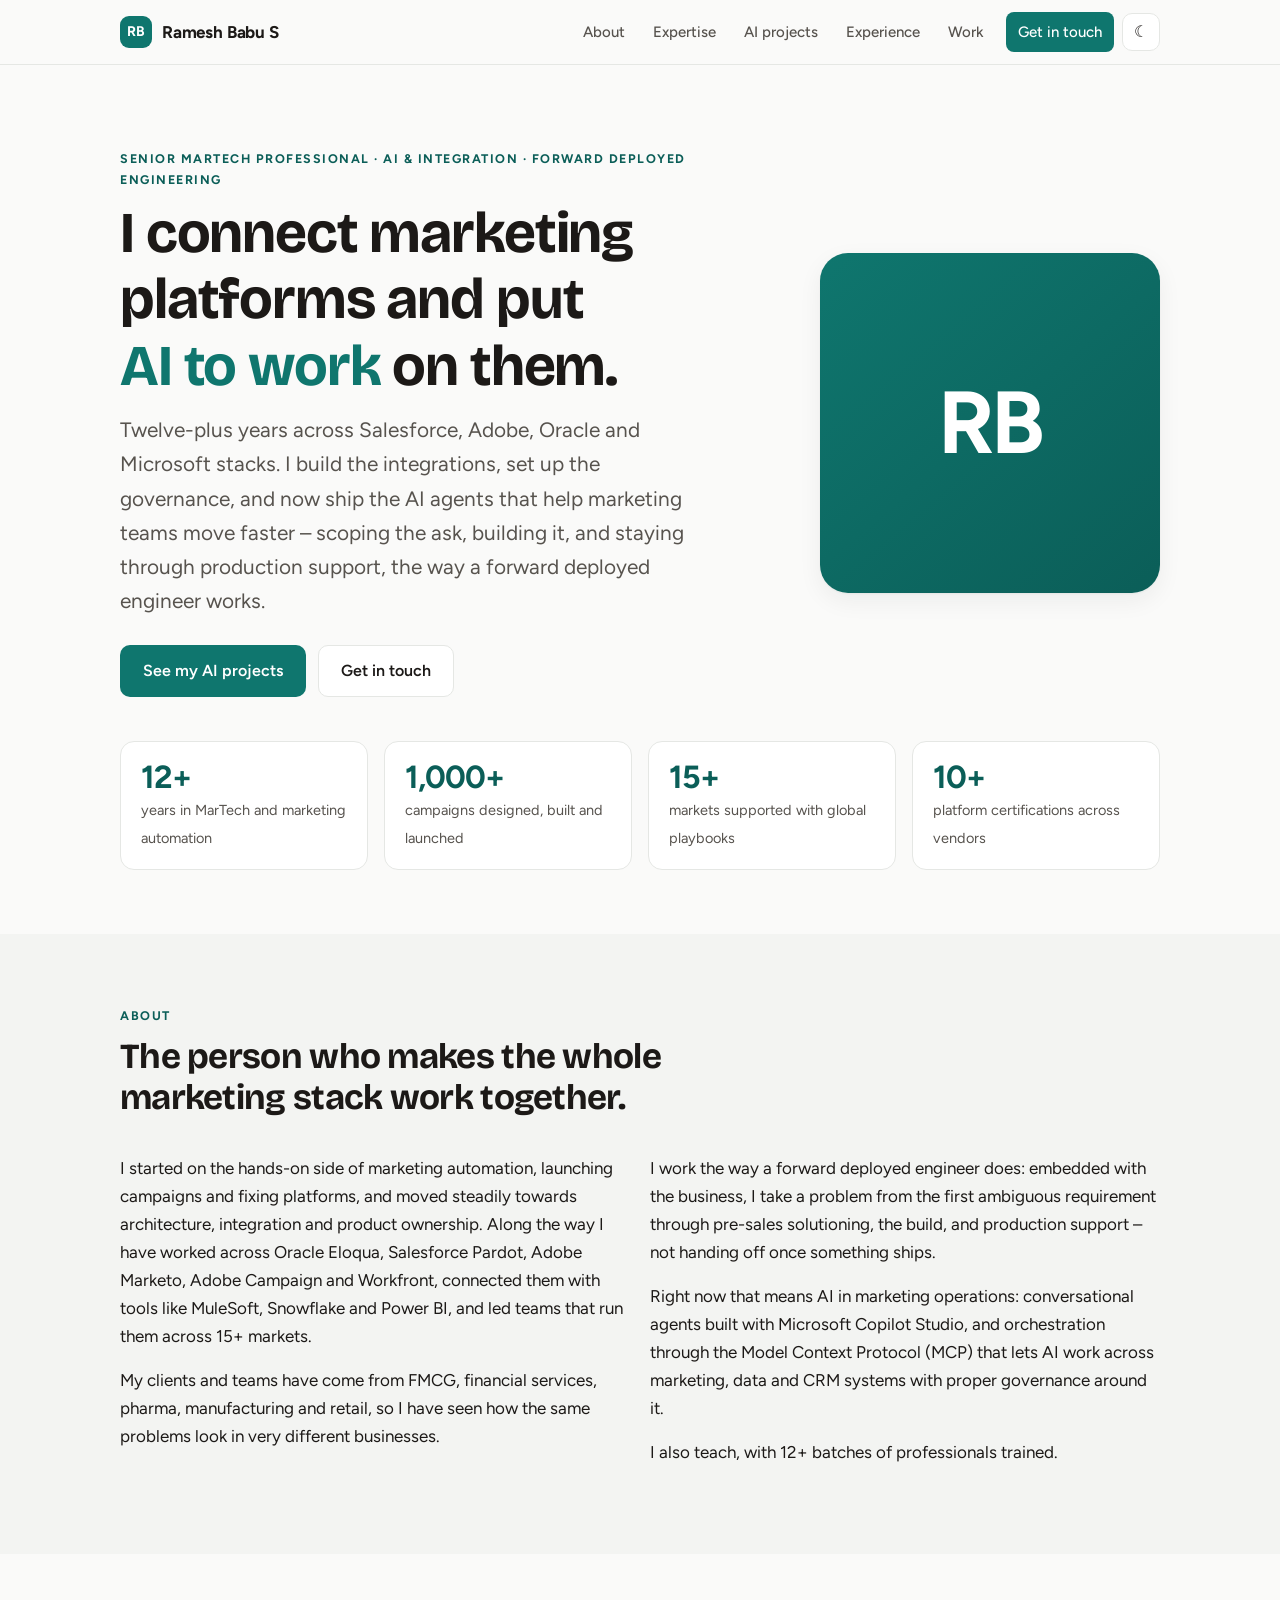
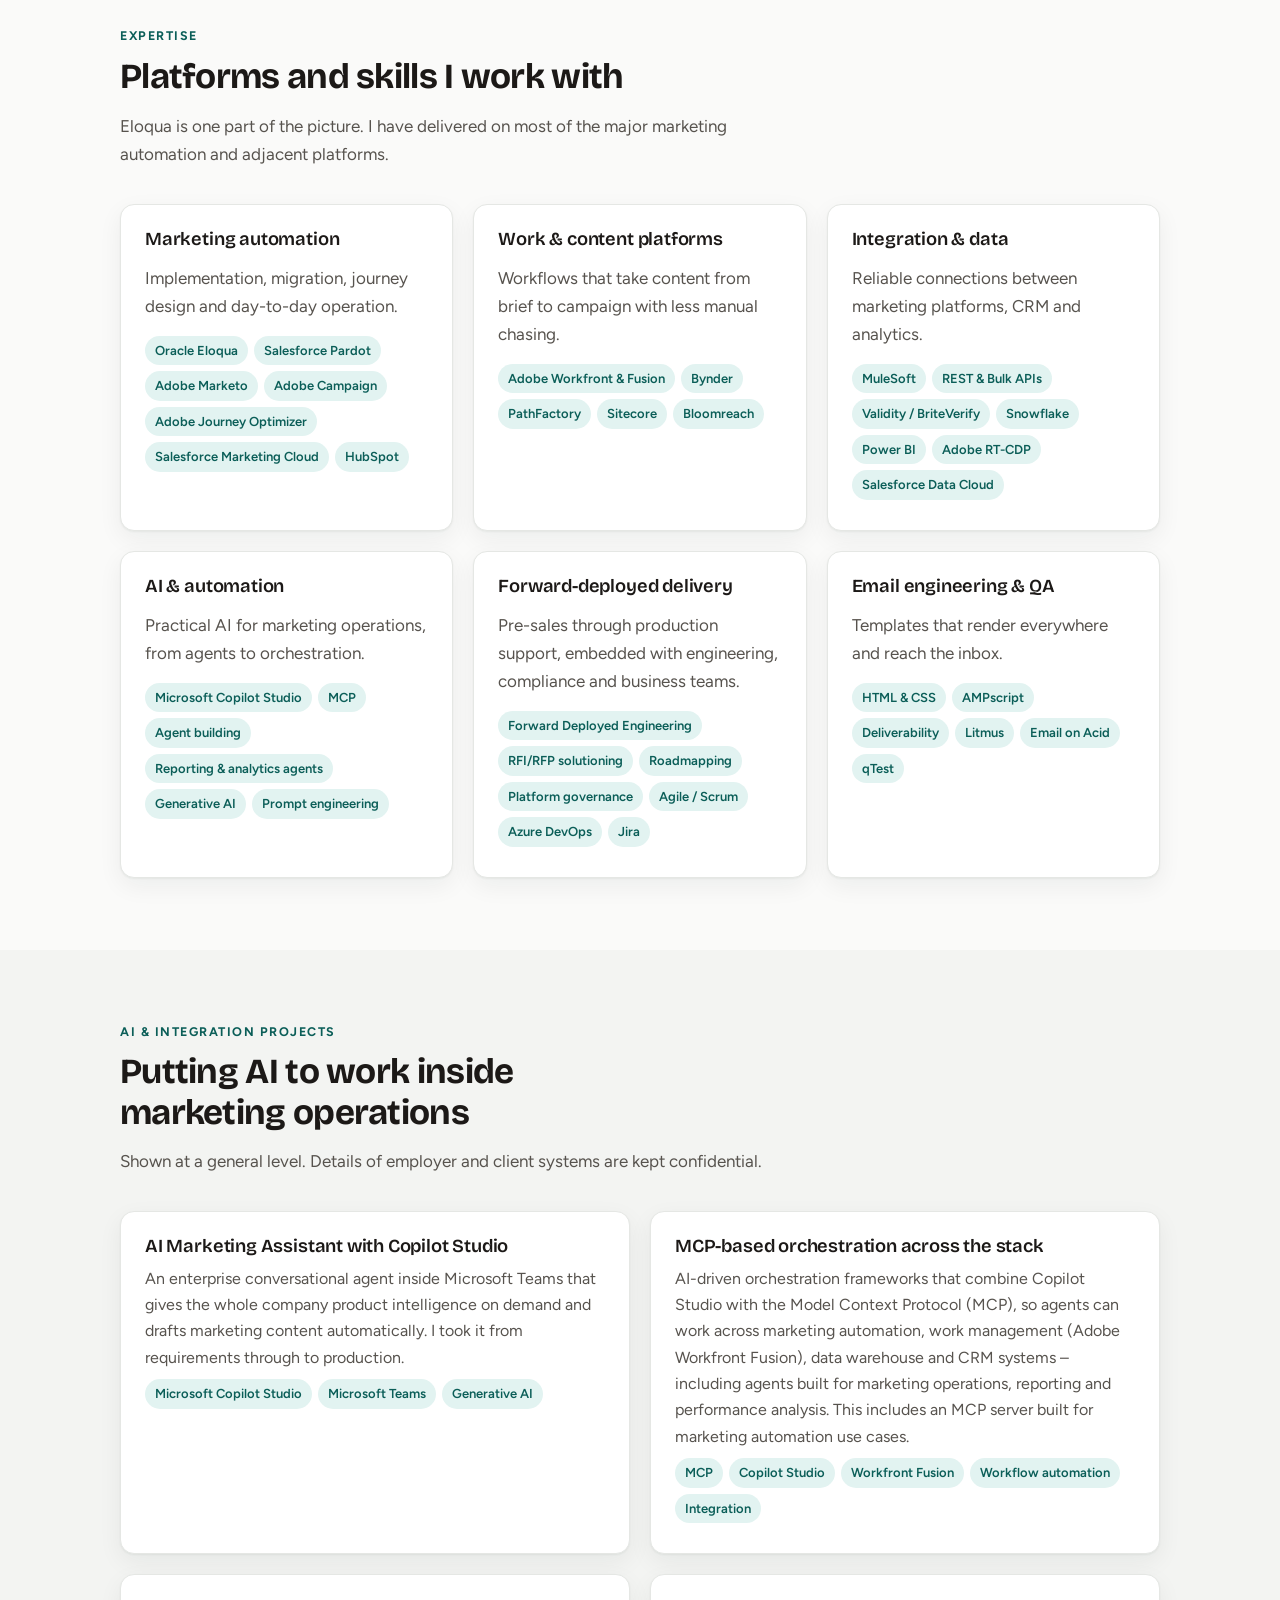
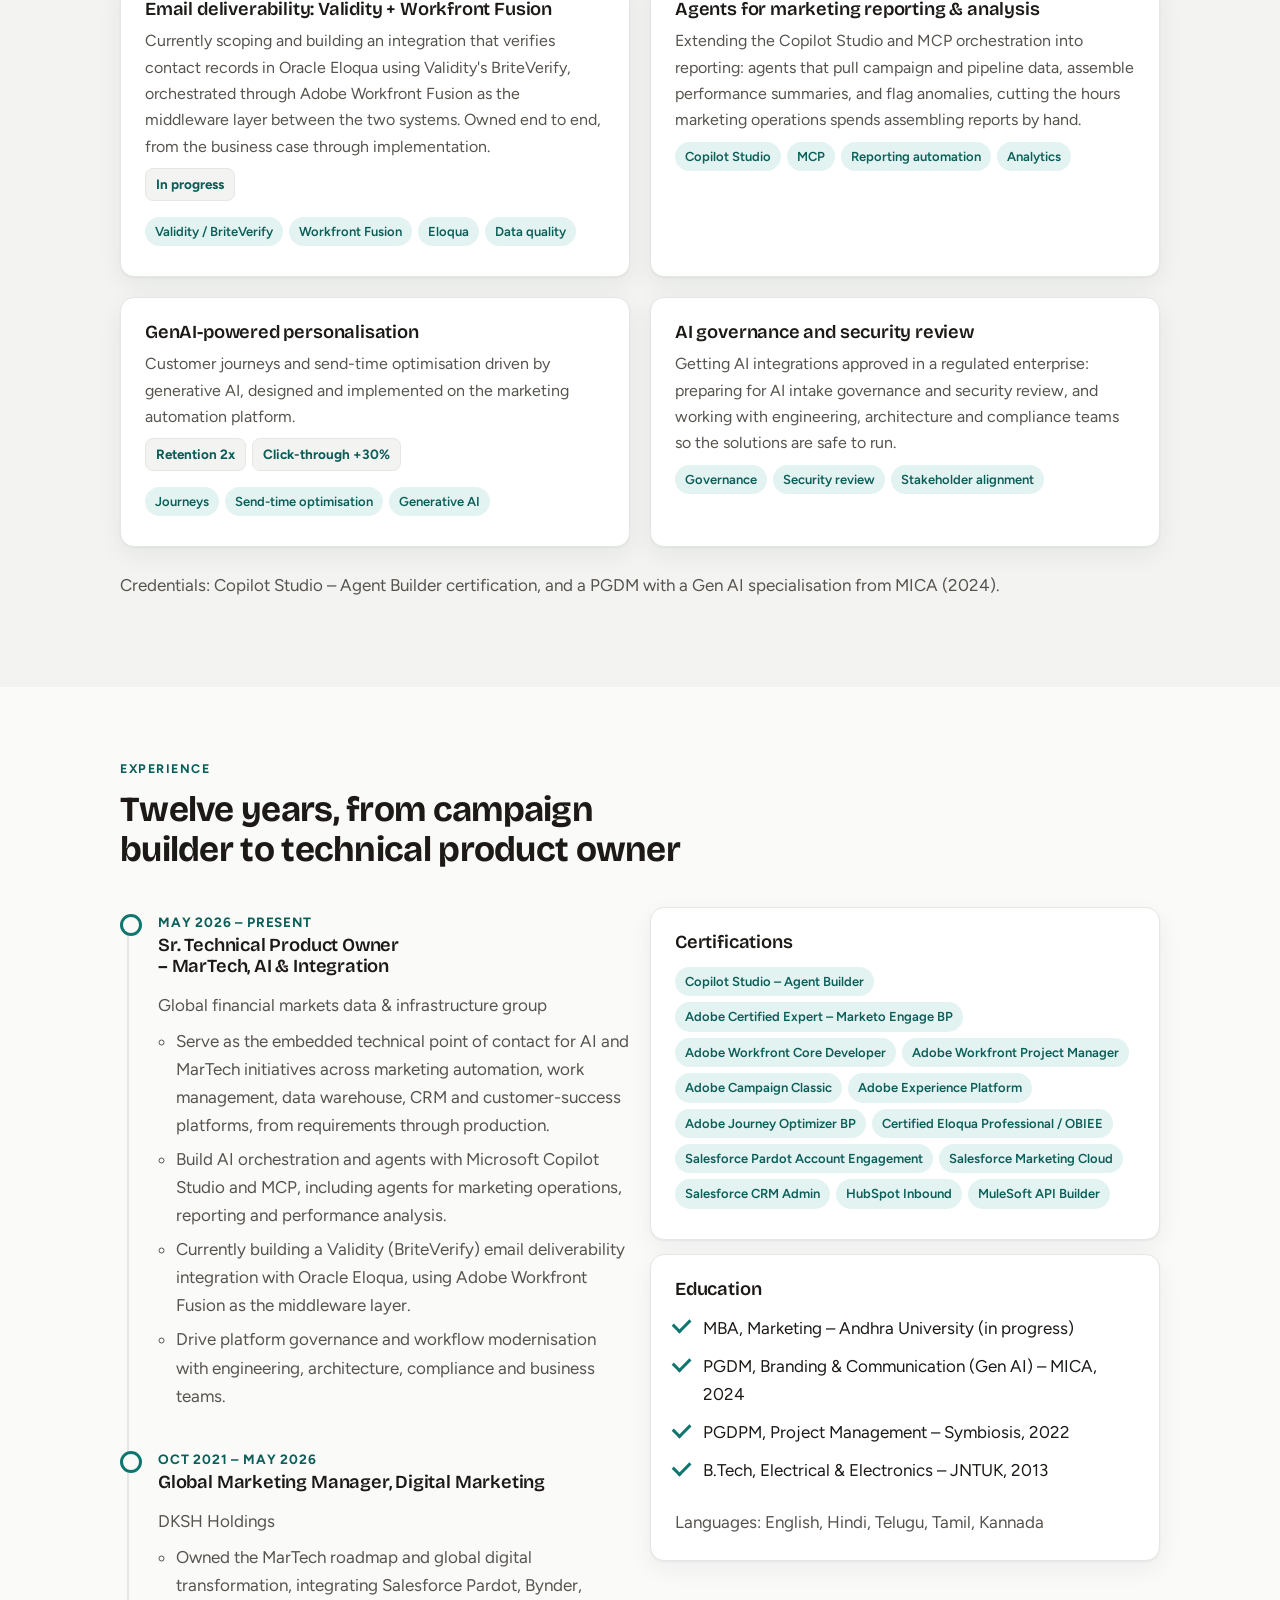
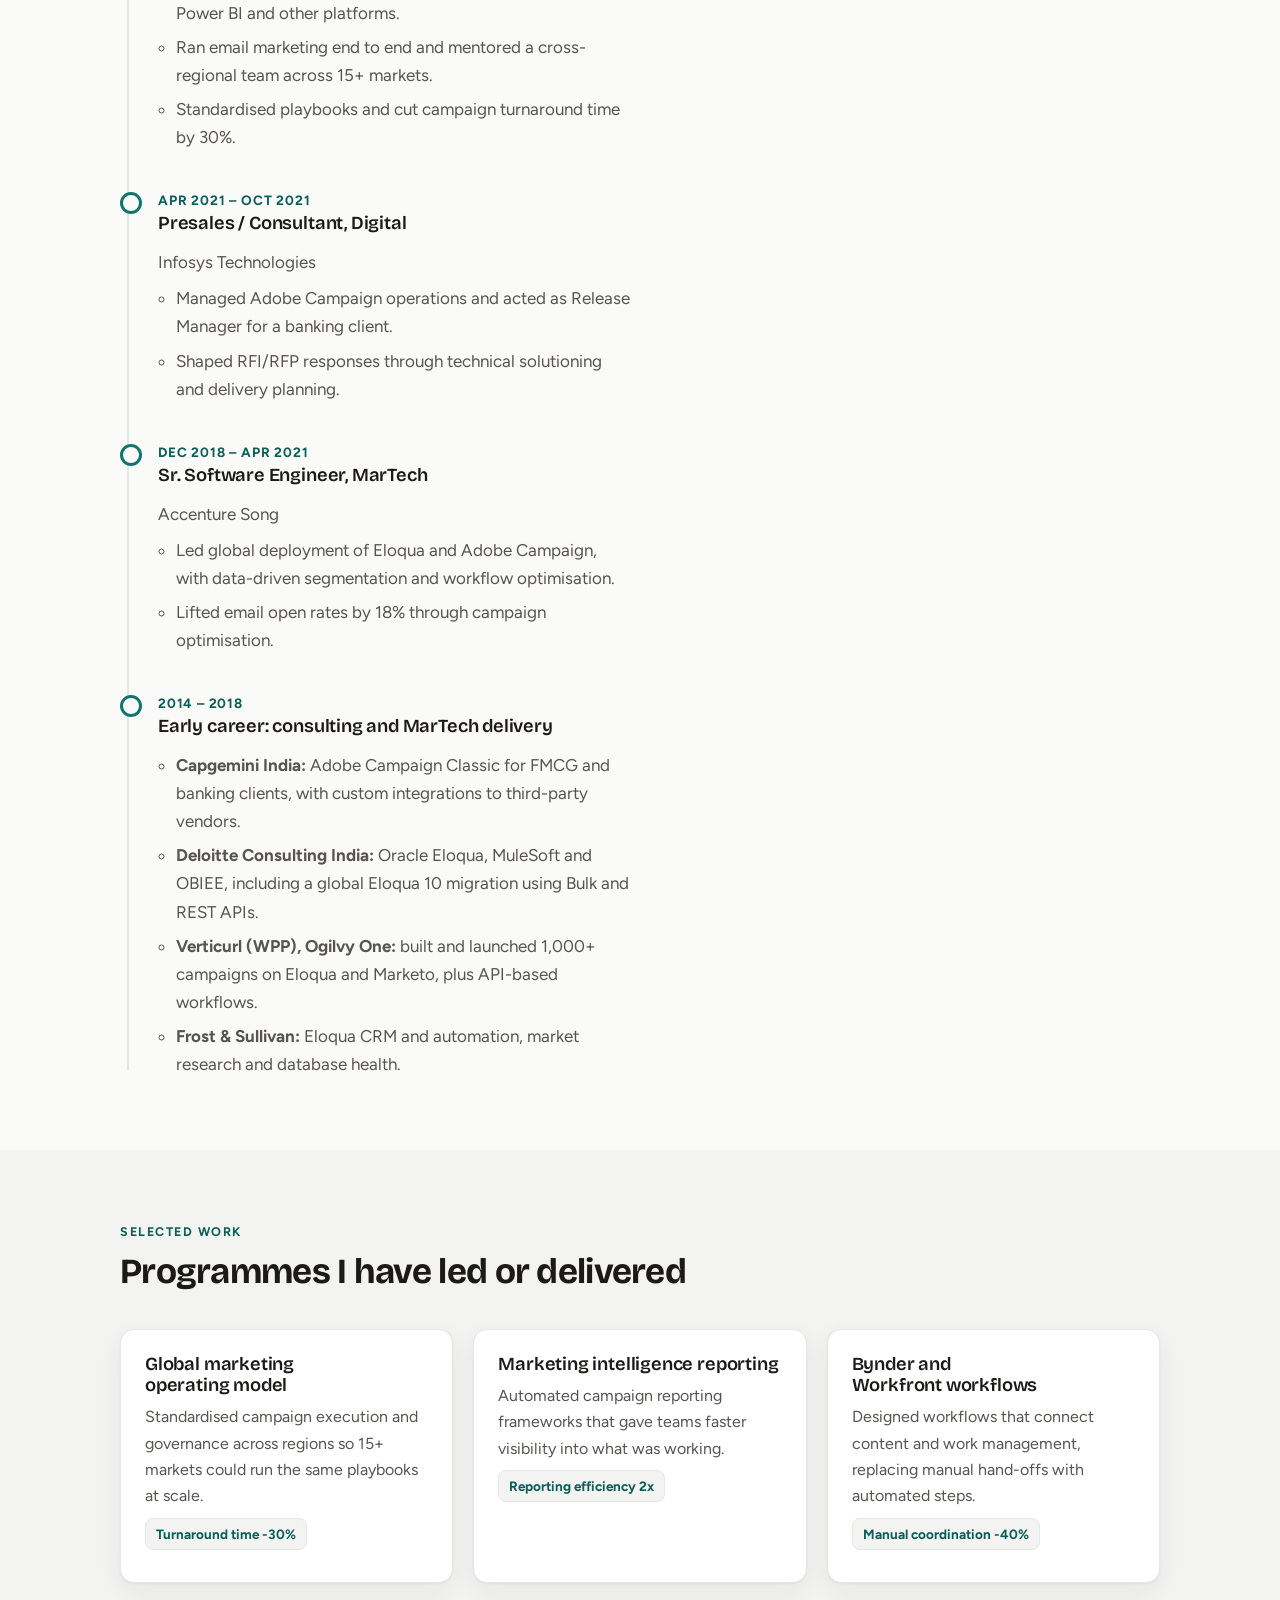
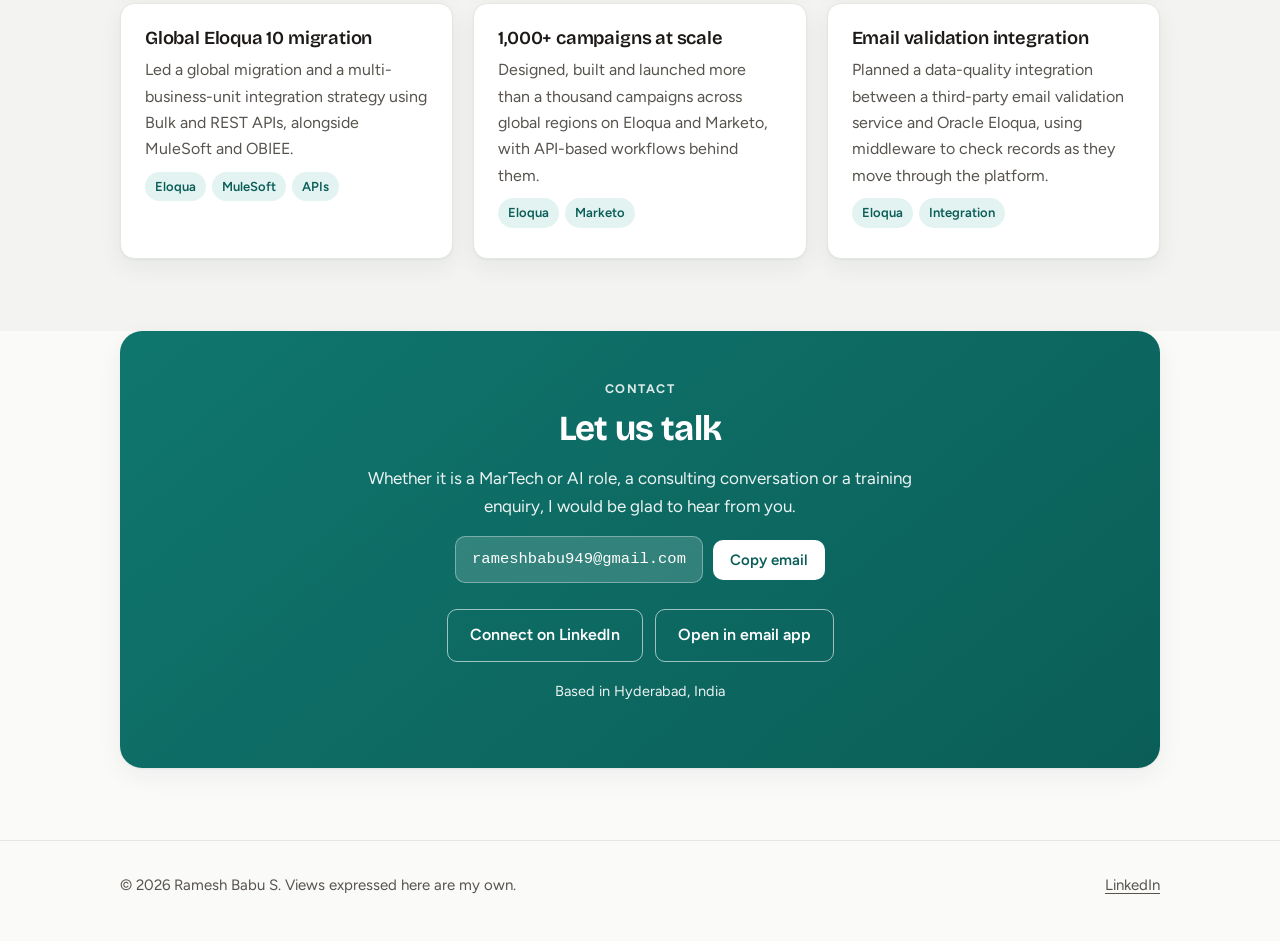
==== commit bf8daa4b: "Add files via upload" ====
--- a/index.html
+++ b/index.html
@@ -3,10 +3,10 @@
 <head>
   <meta charset="utf-8">
   <meta name="viewport" content="width=device-width, initial-scale=1">
-  <title>Ram Suri | Senior MarTech Professional</title>
-  <meta name="description" content="Ram Suri is a Senior MarTech professional with 12+ years across Salesforce, Adobe, Oracle and Microsoft stacks: marketing automation, platform integration and AI agents built with Copilot Studio and MCP.">
+  <title>Ramesh Babu S | Senior MarTech Professional</title>
+  <meta name="description" content="Ramesh Babu S is a Senior MarTech professional and forward deployed engineer with 12+ years across Salesforce, Adobe, Oracle and Microsoft stacks: marketing automation, platform integration and AI agents built with Copilot Studio and MCP.">
   <link rel="icon" href="assets/favicon.svg" type="image/svg+xml">
-  <meta property="og:title" content="Ram Suri | Senior MarTech Professional">
+  <meta property="og:title" content="Ramesh Babu S | Senior MarTech Professional">
   <meta property="og:description" content="Marketing automation, integration and AI for marketing technology. 12+ years of experience.">
   <meta property="og:type" content="website">
   <link rel="preconnect" href="https://fonts.googleapis.com">
@@ -17,8 +17,7 @@
   {
     "@context": "https://schema.org",
     "@type": "Person",
-    "name": "Ram Suri",
-    "alternateName": "Ramesh Babu S",
+    "name": "Ramesh Babu S",
     "jobTitle": "Senior MarTech Professional",
     "sameAs": ["https://www.linkedin.com/in/surisettyramesh"]
   }
@@ -29,7 +28,7 @@
 
   <header class="site">
     <div class="wrap">
-      <a class="brand" href="index.html"><span class="mark">RS</span> Ram Suri</a>
+      <a class="brand" href="index.html"><span class="mark">RB</span> Ramesh Babu S</a>
       <div class="header-actions">
         <nav class="primary" id="primary-nav" aria-label="Primary">
           <a href="#about">About</a>
@@ -37,7 +36,6 @@
           <a href="#ai">AI projects</a>
           <a href="#experience">Experience</a>
           <a href="#work">Work</a>
-          <a href="training.html">Training</a>
           <a class="cta" href="#contact">Get in touch</a>
         </nav>
         <button class="theme-btn" id="theme-btn" type="button" aria-label="Toggle theme">&#9790;</button>
@@ -52,16 +50,16 @@
       <div class="wrap">
         <div class="hero-grid">
           <div>
-            <p class="eyebrow">Senior MarTech professional &middot; AI &middot; Integration</p>
+            <p class="eyebrow">Senior MarTech Professional &middot; AI &amp; Integration &middot; Forward Deployed Engineering</p>
             <h1>I connect marketing platforms and put <span class="accent">AI to work</span> on them.</h1>
-            <p class="lead">Twelve-plus years across Salesforce, Adobe, Oracle and Microsoft stacks. I build the integrations, set up the governance, and now ship the AI agents that help marketing teams move faster.</p>
+            <p class="lead">Twelve-plus years across Salesforce, Adobe, Oracle and Microsoft stacks. I build the integrations, set up the governance, and now ship the AI agents that help marketing teams move faster &ndash; scoping the ask, building it, and staying through production support, the way a forward deployed engineer works.</p>
             <div class="btn-row">
               <a class="btn primary" href="#ai">See my AI projects</a>
               <a class="btn ghost" href="#contact">Get in touch</a>
             </div>
           </div>
-          <!-- To use a photo: replace the initials with <img src="assets/photo.jpg" alt="Ram Suri"> -->
-          <div class="avatar" aria-hidden="true">RS</div>
+          <!-- To use a photo: replace the initials with <img src="assets/photo.jpg" alt="Ramesh Babu S"> -->
+          <div class="avatar" aria-hidden="true">RB</div>
         </div>
 
         <div class="stats" aria-label="Career at a glance">
@@ -86,8 +84,9 @@
             <p>My clients and teams have come from FMCG, financial services, pharma, manufacturing and retail, so I have seen how the same problems look in very different businesses.</p>
           </div>
           <div>
-            <p>Right now my focus is AI in marketing operations: conversational agents built with Microsoft Copilot Studio, and orchestration through the Model Context Protocol (MCP) that lets AI work across marketing, data and CRM systems with proper governance around it.</p>
-            <p>I also teach, with 12+ batches of professionals trained. I am Ram Suri here, and Ramesh Babu S on my resume and LinkedIn.</p>
+            <p>I work the way a forward deployed engineer does: embedded with the business, I take a problem from the first ambiguous requirement through pre-sales solutioning, the build, and production support &ndash; not handing off once something ships.</p>
+            <p>Right now that means AI in marketing operations: conversational agents built with Microsoft Copilot Studio, and orchestration through the Model Context Protocol (MCP) that lets AI work across marketing, data and CRM systems with proper governance around it.</p>
+            <p>I also teach, with 12+ batches of professionals trained.</p>
           </div>
         </div>
       </div>
@@ -115,17 +114,17 @@
           <article class="card">
             <h3>Integration &amp; data</h3>
             <p class="muted">Reliable connections between marketing platforms, CRM and analytics.</p>
-            <div class="chips"><span class="tag">MuleSoft</span><span class="tag">REST &amp; Bulk APIs</span><span class="tag">Snowflake</span><span class="tag">Power BI</span><span class="tag">Adobe RT-CDP</span><span class="tag">Salesforce Data Cloud</span></div>
+            <div class="chips"><span class="tag">MuleSoft</span><span class="tag">REST &amp; Bulk APIs</span><span class="tag">Validity / BriteVerify</span><span class="tag">Snowflake</span><span class="tag">Power BI</span><span class="tag">Adobe RT-CDP</span><span class="tag">Salesforce Data Cloud</span></div>
           </article>
           <article class="card">
             <h3>AI &amp; automation</h3>
             <p class="muted">Practical AI for marketing operations, from agents to orchestration.</p>
-            <div class="chips"><span class="tag">Microsoft Copilot Studio</span><span class="tag">MCP</span><span class="tag">Generative AI</span><span class="tag">Prompt engineering</span></div>
-          </article>
-          <article class="card">
-            <h3>Product ownership &amp; delivery</h3>
-            <p class="muted">Roadmaps, governance and delivery across engineering, compliance and business teams.</p>
-            <div class="chips"><span class="tag">Roadmapping</span><span class="tag">Platform governance</span><span class="tag">Agile / Scrum</span><span class="tag">Azure DevOps</span><span class="tag">Jira</span></div>
+            <div class="chips"><span class="tag">Microsoft Copilot Studio</span><span class="tag">MCP</span><span class="tag">Agent building</span><span class="tag">Reporting &amp; analytics agents</span><span class="tag">Generative AI</span><span class="tag">Prompt engineering</span></div>
+          </article>
+          <article class="card">
+            <h3>Forward-deployed delivery</h3>
+            <p class="muted">Pre-sales through production support, embedded with engineering, compliance and business teams.</p>
+            <div class="chips"><span class="tag">Forward Deployed Engineering</span><span class="tag">RFI/RFP solutioning</span><span class="tag">Roadmapping</span><span class="tag">Platform governance</span><span class="tag">Agile / Scrum</span><span class="tag">Azure DevOps</span><span class="tag">Jira</span></div>
           </article>
           <article class="card">
             <h3>Email engineering &amp; QA</h3>
@@ -152,8 +151,19 @@
           </article>
           <article class="card work">
             <h3>MCP-based orchestration across the stack</h3>
-            <p>AI-driven orchestration frameworks that combine Copilot Studio with the Model Context Protocol, so an agent can work across marketing automation, work management, data warehouse and CRM systems. This includes an MCP server built for marketing automation use cases.</p>
-            <div class="chips"><span class="tag">MCP</span><span class="tag">Copilot Studio</span><span class="tag">Workflow automation</span><span class="tag">Integration</span></div>
+            <p>AI-driven orchestration frameworks that combine Copilot Studio with the Model Context Protocol (MCP), so agents can work across marketing automation, work management (Adobe Workfront Fusion), data warehouse and CRM systems &ndash; including agents built for marketing operations, reporting and performance analysis. This includes an MCP server built for marketing automation use cases.</p>
+            <div class="chips"><span class="tag">MCP</span><span class="tag">Copilot Studio</span><span class="tag">Workfront Fusion</span><span class="tag">Workflow automation</span><span class="tag">Integration</span></div>
+          </article>
+          <article class="card work">
+            <h3>Email deliverability: Validity + Workfront Fusion</h3>
+            <p>Currently scoping and building an integration that verifies contact records in Oracle Eloqua using Validity's BriteVerify, orchestrated through Adobe Workfront Fusion as the middleware layer between the two systems. Owned end to end, from the business case through implementation.</p>
+            <span class="impact">In progress</span>
+            <div class="chips" style="margin-top:8px"><span class="tag">Validity / BriteVerify</span><span class="tag">Workfront Fusion</span><span class="tag">Eloqua</span><span class="tag">Data quality</span></div>
+          </article>
+          <article class="card work">
+            <h3>Agents for marketing reporting &amp; analysis</h3>
+            <p>Extending the Copilot Studio and MCP orchestration into reporting: agents that pull campaign and pipeline data, assemble performance summaries, and flag anomalies, cutting the hours marketing operations spends assembling reports by hand.</p>
+            <div class="chips"><span class="tag">Copilot Studio</span><span class="tag">MCP</span><span class="tag">Reporting automation</span><span class="tag">Analytics</span></div>
           </article>
           <article class="card work">
             <h3>GenAI-powered personalisation</h3>
@@ -185,8 +195,9 @@
               <h3>Sr. Technical Product Owner &ndash; MarTech, AI &amp; Integration</h3>
               <p class="muted" style="margin:0">Global financial markets data &amp; infrastructure group</p>
               <ul>
-                <li>Lead enterprise AI and MarTech initiatives across marketing automation, work management, data warehouse, CRM and customer-success platforms.</li>
-                <li>Build AI orchestration with Microsoft Copilot Studio and MCP for workflow automation and cross-platform integration.</li>
+                <li>Serve as the embedded technical point of contact for AI and MarTech initiatives across marketing automation, work management, data warehouse, CRM and customer-success platforms, from requirements through production.</li>
+                <li>Build AI orchestration and agents with Microsoft Copilot Studio and MCP, including agents for marketing operations, reporting and performance analysis.</li>
+                <li>Currently building a Validity (BriteVerify) email deliverability integration with Oracle Eloqua, using Adobe Workfront Fusion as the middleware layer.</li>
                 <li>Drive platform governance and workflow modernisation with engineering, architecture, compliance and business teams.</li>
               </ul>
             </li>
@@ -306,22 +317,6 @@
       </div>
     </section>
 
-    <!-- TEACHING -->
-    <section id="teaching">
-      <div class="wrap">
-        <div class="band">
-          <div>
-            <h3>I also teach</h3>
-            <p>More than a dozen batches of professionals have learned marketing automation from me. Details of my hands-on Oracle Eloqua programme are on their own page.</p>
-          </div>
-          <div class="btn-row" style="margin:0">
-            <a class="btn primary" href="training.html">See the training programme</a>
-            <a class="btn ghost" href="https://www.linkedin.com/in/surisettyramesh" target="_blank" rel="noopener">Read my posts</a>
-          </div>
-        </div>
-      </div>
-    </section>
-
     <!-- CONTACT -->
     <section id="contact" style="padding-top:0">
       <div class="wrap">
@@ -345,8 +340,8 @@
 
   <footer class="site">
     <div class="wrap">
-      <span>&copy; <span id="year">2026</span> Ram Suri. Views expressed here are my own.</span>
-      <span><a href="training.html">Training</a> &middot; <a href="https://www.linkedin.com/in/surisettyramesh" target="_blank" rel="noopener">LinkedIn</a></span>
+      <span>&copy; <span id="year">2026</span> Ramesh Babu S. Views expressed here are my own.</span>
+      <span><a href="https://www.linkedin.com/in/surisettyramesh" target="_blank" rel="noopener">LinkedIn</a></span>
     </div>
   </footer>
 
